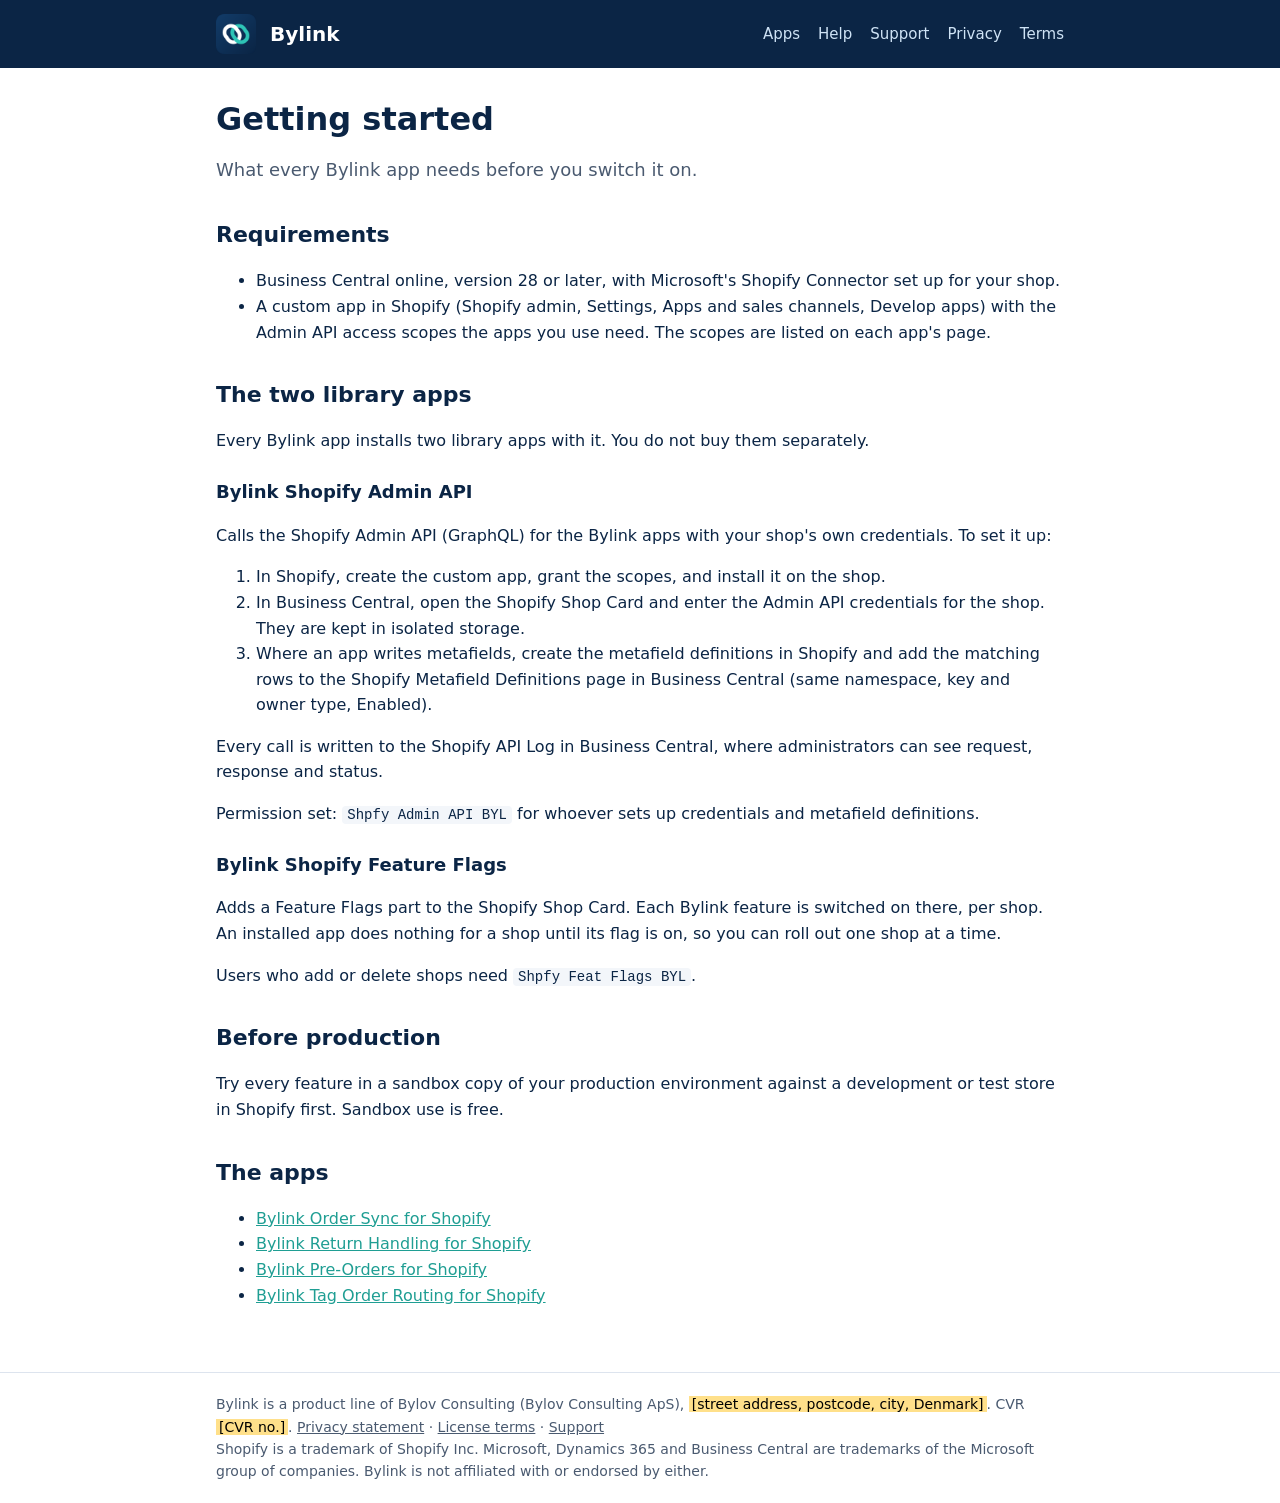
==== help/index.html @ 64ab0fd0 "Bylink site: start page, help pages, draft privacy statement and license terms, logo Co-Authored-By:" ====
<!doctype html>
<html lang="en">
<head>
<meta charset="utf-8">
<meta name="viewport" content="width=device-width, initial-scale=1">
<title>Getting started | Bylink</title>
<link rel="icon" type="image/png" href="../assets/logo-216.png">
<link rel="stylesheet" href="../assets/style.css">
</head>
<body>
<header><div class="wrap">
<img src="../assets/logo-216.png" alt="">
<a class="brand" href="../index.html">Bylink</a>
<nav><a href="../index.html#apps">Apps</a><a href="../help/index.html">Help</a><a href="../support.html">Support</a><a href="../privacy.html">Privacy</a><a href="../terms.html">Terms</a></nav>
</div></header>
<main><div class="wrap">


<h1>Getting started</h1>
<p class="lead">What every Bylink app needs before you switch it on.</p>
<h2>Requirements</h2>
<ul>
<li>Business Central online, version 28 or later, with Microsoft's Shopify Connector set up for your shop.</li>
<li>A custom app in Shopify (Shopify admin, Settings, Apps and sales channels, Develop apps) with the Admin API access scopes
the apps you use need. The scopes are listed on each app's page.</li>
</ul>
<h2>The two library apps</h2>
<p>Every Bylink app installs two library apps with it. You do not buy them separately.</p>
<h3>Bylink Shopify Admin API</h3>
<p>Calls the Shopify Admin API (GraphQL) for the Bylink apps with your shop's own credentials. To set it up:</p>
<ol>
<li>In Shopify, create the custom app, grant the scopes, and install it on the shop.</li>
<li>In Business Central, open the Shopify Shop Card and enter the Admin API credentials for the shop. They are kept in
isolated storage.</li>
<li>Where an app writes metafields, create the metafield definitions in Shopify and add the matching rows to the
Shopify Metafield Definitions page in Business Central (same namespace, key and owner type, Enabled).</li>
</ol>
<p>Every call is written to the Shopify API Log in Business Central, where administrators can see request, response and status.</p>
<p>Permission set: <code>Shpfy Admin API BYL</code> for whoever sets up credentials and metafield definitions.</p>
<h3>Bylink Shopify Feature Flags</h3>
<p>Adds a Feature Flags part to the Shopify Shop Card. Each Bylink feature is switched on there, per shop. An installed app
does nothing for a shop until its flag is on, so you can roll out one shop at a time.</p>
<p>Users who add or delete shops need <code>Shpfy Feat Flags BYL</code>.</p>
<h2>Before production</h2>
<p>Try every feature in a sandbox copy of your production environment against a development or test store in Shopify first.
Sandbox use is free.</p>
<h2>The apps</h2>
<ul><li><a href="order-sync.html">Bylink Order Sync for Shopify</a></li><li><a href="return-handling.html">Bylink Return Handling for Shopify</a></li><li><a href="pre-orders.html">Bylink Pre-Orders for Shopify</a></li><li><a href="tag-routing.html">Bylink Tag Order Routing for Shopify</a></li></ul>

</div></main>
<footer><div class="wrap">Bylink is a product line of Bylov Consulting (Bylov Consulting ApS), <mark class="todo">[street address, postcode, city, Denmark]</mark>. CVR <mark class="todo">[CVR no.]</mark>.
<a href="../privacy.html">Privacy statement</a> · <a href="../terms.html">License terms</a> · <a href="../support.html">Support</a><br>
Shopify is a trademark of Shopify Inc. Microsoft, Dynamics 365 and Business Central are trademarks of the Microsoft group of companies. Bylink is not affiliated with or endorsed by either.</div></footer>
</body>
</html>
---- assets/style.css ----
:root{--ink:#0B2545;--muted:#4a5a70;--teal:#1f9e93;--bg:#ffffff;--soft:#f3f6fa;--line:#dde4ee}
*{box-sizing:border-box}
body{margin:0;font:16px/1.6 "Segoe UI",system-ui,-apple-system,Roboto,Arial,sans-serif;color:var(--ink);background:var(--bg)}
a{color:var(--teal)}
header{background:var(--ink);color:#fff}
header .wrap{display:flex;align-items:center;gap:14px;padding:14px 16px}
header img{width:40px;height:40px}
header .brand{font-weight:700;font-size:20px;color:#fff;text-decoration:none}
header nav{margin-left:auto;display:flex;gap:18px;flex-wrap:wrap}
header nav a{color:#cfe3f5;text-decoration:none;font-size:15px}
header nav a:hover{color:#fff}
.wrap{max-width:880px;margin:0 auto;padding:0 16px}
main{padding:32px 0 48px}
h1{font-size:32px;line-height:1.2;margin:0 0 8px}
h2{font-size:22px;margin:32px 0 8px}
h3{font-size:18px;margin:24px 0 6px}
.lead{font-size:18px;color:var(--muted)}
.cards{display:grid;grid-template-columns:repeat(auto-fit,minmax(240px,1fr));gap:16px;margin:24px 0}
.card{border:1px solid var(--line);border-radius:10px;padding:18px;background:var(--soft)}
.card h3{margin-top:0}
table{border-collapse:collapse;width:100%;margin:12px 0;font-size:15px}
th,td{border:1px solid var(--line);padding:8px 10px;text-align:left;vertical-align:top}
th{background:var(--soft)}
code{background:var(--soft);padding:1px 5px;border-radius:4px;font-size:14px}
.draft{background:#fff4d6;border:1px solid #f0c75e;border-radius:8px;padding:10px 14px;margin:0 0 24px;font-size:15px}
mark.todo{background:#ffe08a;padding:0 3px}
.meta{color:var(--muted);font-size:14px}
footer{border-top:1px solid var(--line);padding:20px 0;color:var(--muted);font-size:14px}
footer a{color:var(--muted)}
@media (max-width:600px){h1{font-size:26px}header nav{gap:12px}}
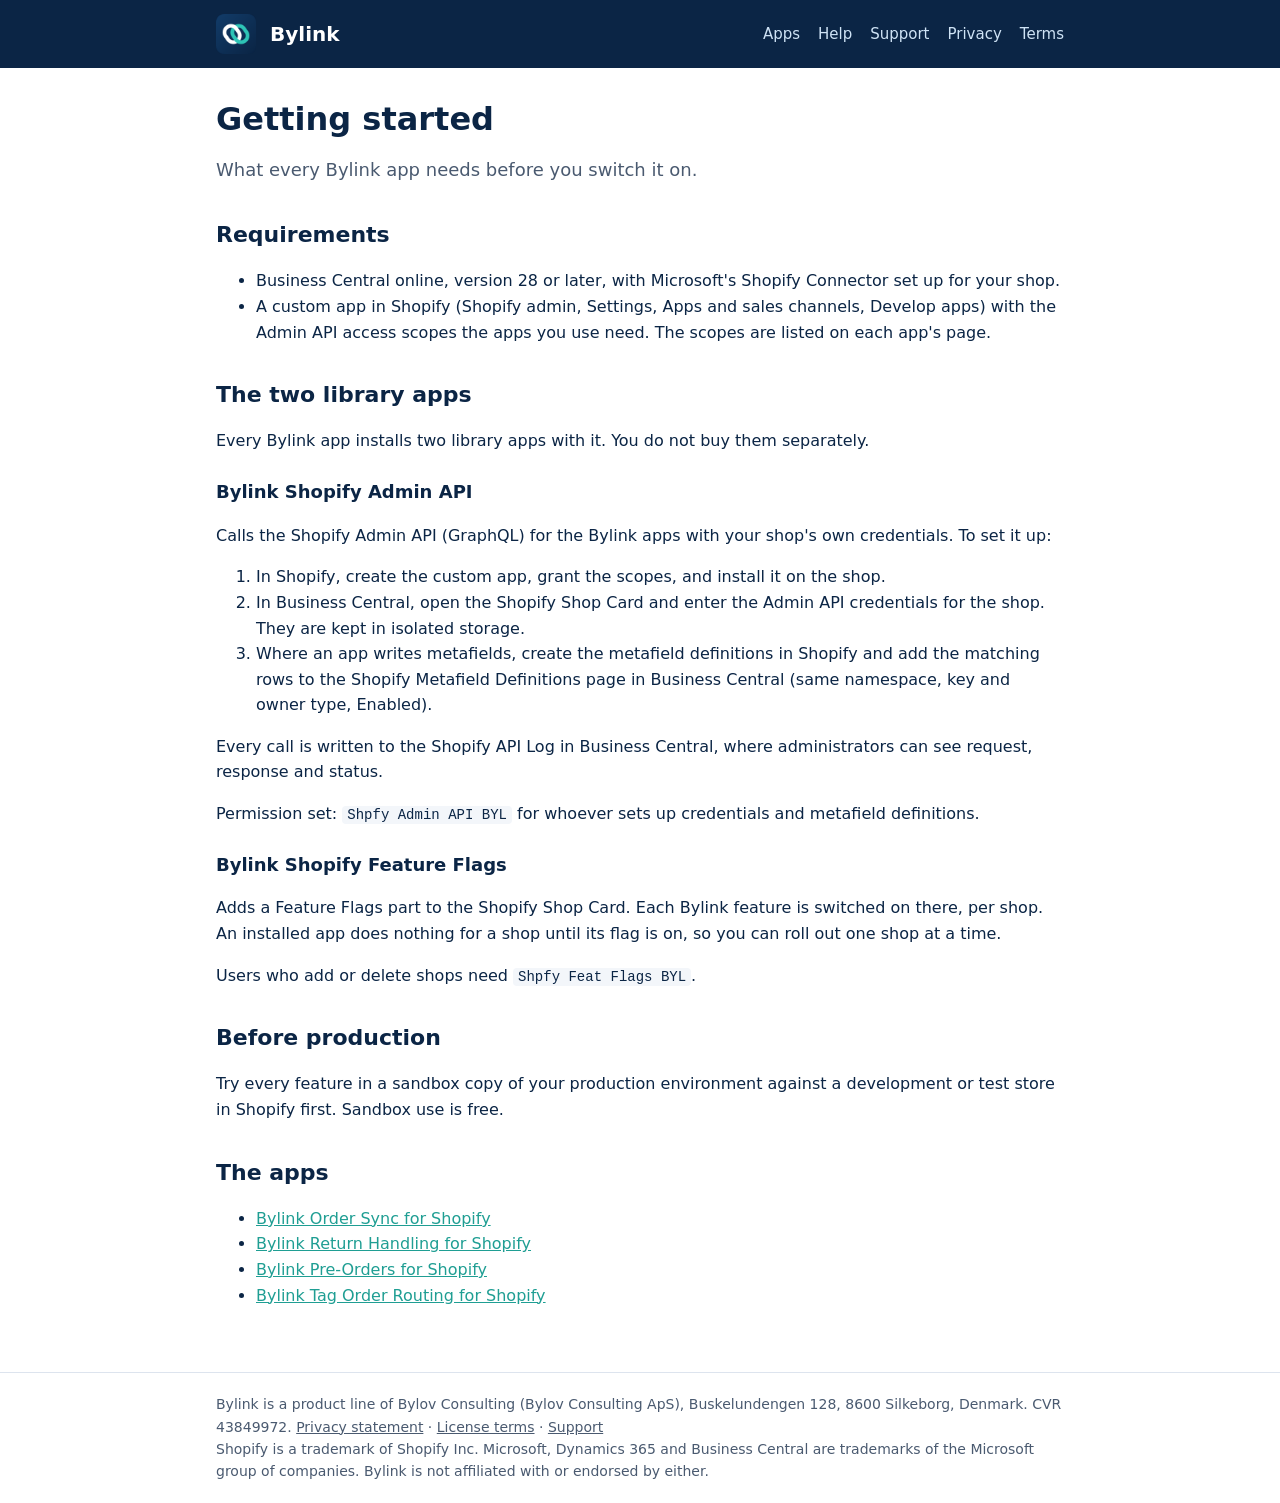
==== commit 28bb6ccd: "Fill in company details, support hours and retention and notice periods Co-Authored-By: Claude Opus " ====
--- a/help/index.html
+++ b/help/index.html
@@ -48,7 +48,7 @@
 <ul><li><a href="order-sync.html">Bylink Order Sync for Shopify</a></li><li><a href="return-handling.html">Bylink Return Handling for Shopify</a></li><li><a href="pre-orders.html">Bylink Pre-Orders for Shopify</a></li><li><a href="tag-routing.html">Bylink Tag Order Routing for Shopify</a></li></ul>
 
 </div></main>
-<footer><div class="wrap">Bylink is a product line of Bylov Consulting (Bylov Consulting ApS), <mark class="todo">[street address, postcode, city, Denmark]</mark>. CVR <mark class="todo">[CVR no.]</mark>.
+<footer><div class="wrap">Bylink is a product line of Bylov Consulting (Bylov Consulting ApS), Buskelundengen 128, 8600 Silkeborg, Denmark. CVR 43849972.
 <a href="../privacy.html">Privacy statement</a> · <a href="../terms.html">License terms</a> · <a href="../support.html">Support</a><br>
 Shopify is a trademark of Shopify Inc. Microsoft, Dynamics 365 and Business Central are trademarks of the Microsoft group of companies. Bylink is not affiliated with or endorsed by either.</div></footer>
 </body>
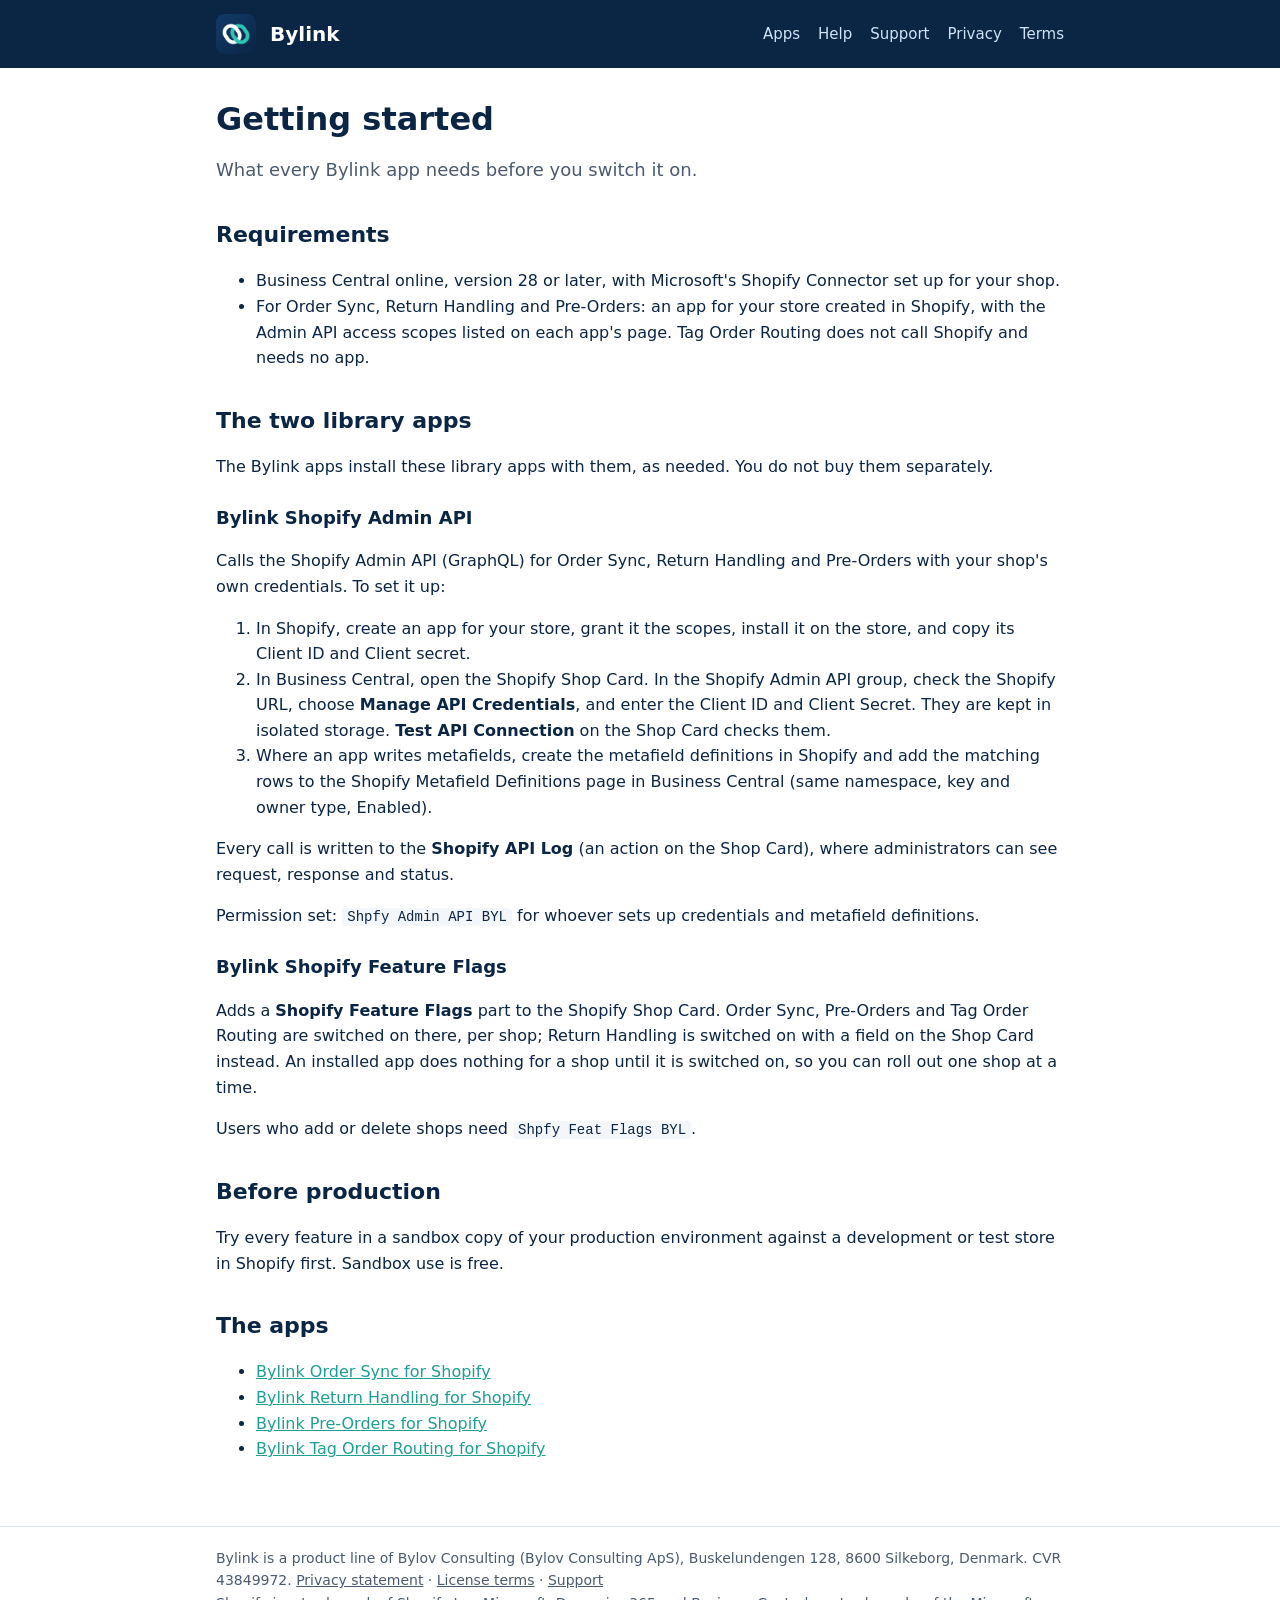
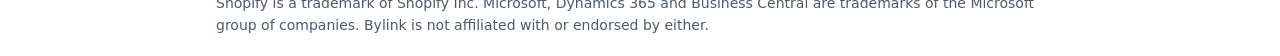
==== commit dbb1acd7: "Match the help pages to the apps' captions and dependencies Credentials are entered through Manage A" ====
--- a/help/index.html
+++ b/help/index.html
@@ -21,25 +21,29 @@
 <h2>Requirements</h2>
 <ul>
 <li>Business Central online, version 28 or later, with Microsoft's Shopify Connector set up for your shop.</li>
-<li>A custom app in Shopify (Shopify admin, Settings, Apps and sales channels, Develop apps) with the Admin API access scopes
-the apps you use need. The scopes are listed on each app's page.</li>
+<li>For Order Sync, Return Handling and Pre-Orders: an app for your store created in Shopify, with the Admin API access
+scopes listed on each app's page. Tag Order Routing does not call Shopify and needs no app.</li>
 </ul>
 <h2>The two library apps</h2>
-<p>Every Bylink app installs two library apps with it. You do not buy them separately.</p>
+<p>The Bylink apps install these library apps with them, as needed. You do not buy them separately.</p>
 <h3>Bylink Shopify Admin API</h3>
-<p>Calls the Shopify Admin API (GraphQL) for the Bylink apps with your shop's own credentials. To set it up:</p>
+<p>Calls the Shopify Admin API (GraphQL) for Order Sync, Return Handling and Pre-Orders with your shop's own credentials.
+To set it up:</p>
 <ol>
-<li>In Shopify, create the custom app, grant the scopes, and install it on the shop.</li>
-<li>In Business Central, open the Shopify Shop Card and enter the Admin API credentials for the shop. They are kept in
-isolated storage.</li>
+<li>In Shopify, create an app for your store, grant it the scopes, install it on the store, and copy its Client ID and
+Client secret.</li>
+<li>In Business Central, open the Shopify Shop Card. In the Shopify Admin API group, check the Shopify URL, choose
+<strong>Manage API Credentials</strong>, and enter the Client ID and Client Secret. They are kept in isolated storage.
+<strong>Test API Connection</strong> on the Shop Card checks them.</li>
 <li>Where an app writes metafields, create the metafield definitions in Shopify and add the matching rows to the
 Shopify Metafield Definitions page in Business Central (same namespace, key and owner type, Enabled).</li>
 </ol>
-<p>Every call is written to the Shopify API Log in Business Central, where administrators can see request, response and status.</p>
+<p>Every call is written to the <strong>Shopify API Log</strong> (an action on the Shop Card), where administrators can see request, response and status.</p>
 <p>Permission set: <code>Shpfy Admin API BYL</code> for whoever sets up credentials and metafield definitions.</p>
 <h3>Bylink Shopify Feature Flags</h3>
-<p>Adds a Feature Flags part to the Shopify Shop Card. Each Bylink feature is switched on there, per shop. An installed app
-does nothing for a shop until its flag is on, so you can roll out one shop at a time.</p>
+<p>Adds a <strong>Shopify Feature Flags</strong> part to the Shopify Shop Card. Order Sync, Pre-Orders and Tag Order Routing
+are switched on there, per shop; Return Handling is switched on with a field on the Shop Card instead. An installed app does
+nothing for a shop until it is switched on, so you can roll out one shop at a time.</p>
 <p>Users who add or delete shops need <code>Shpfy Feat Flags BYL</code>.</p>
 <h2>Before production</h2>
 <p>Try every feature in a sandbox copy of your production environment against a development or test store in Shopify first.
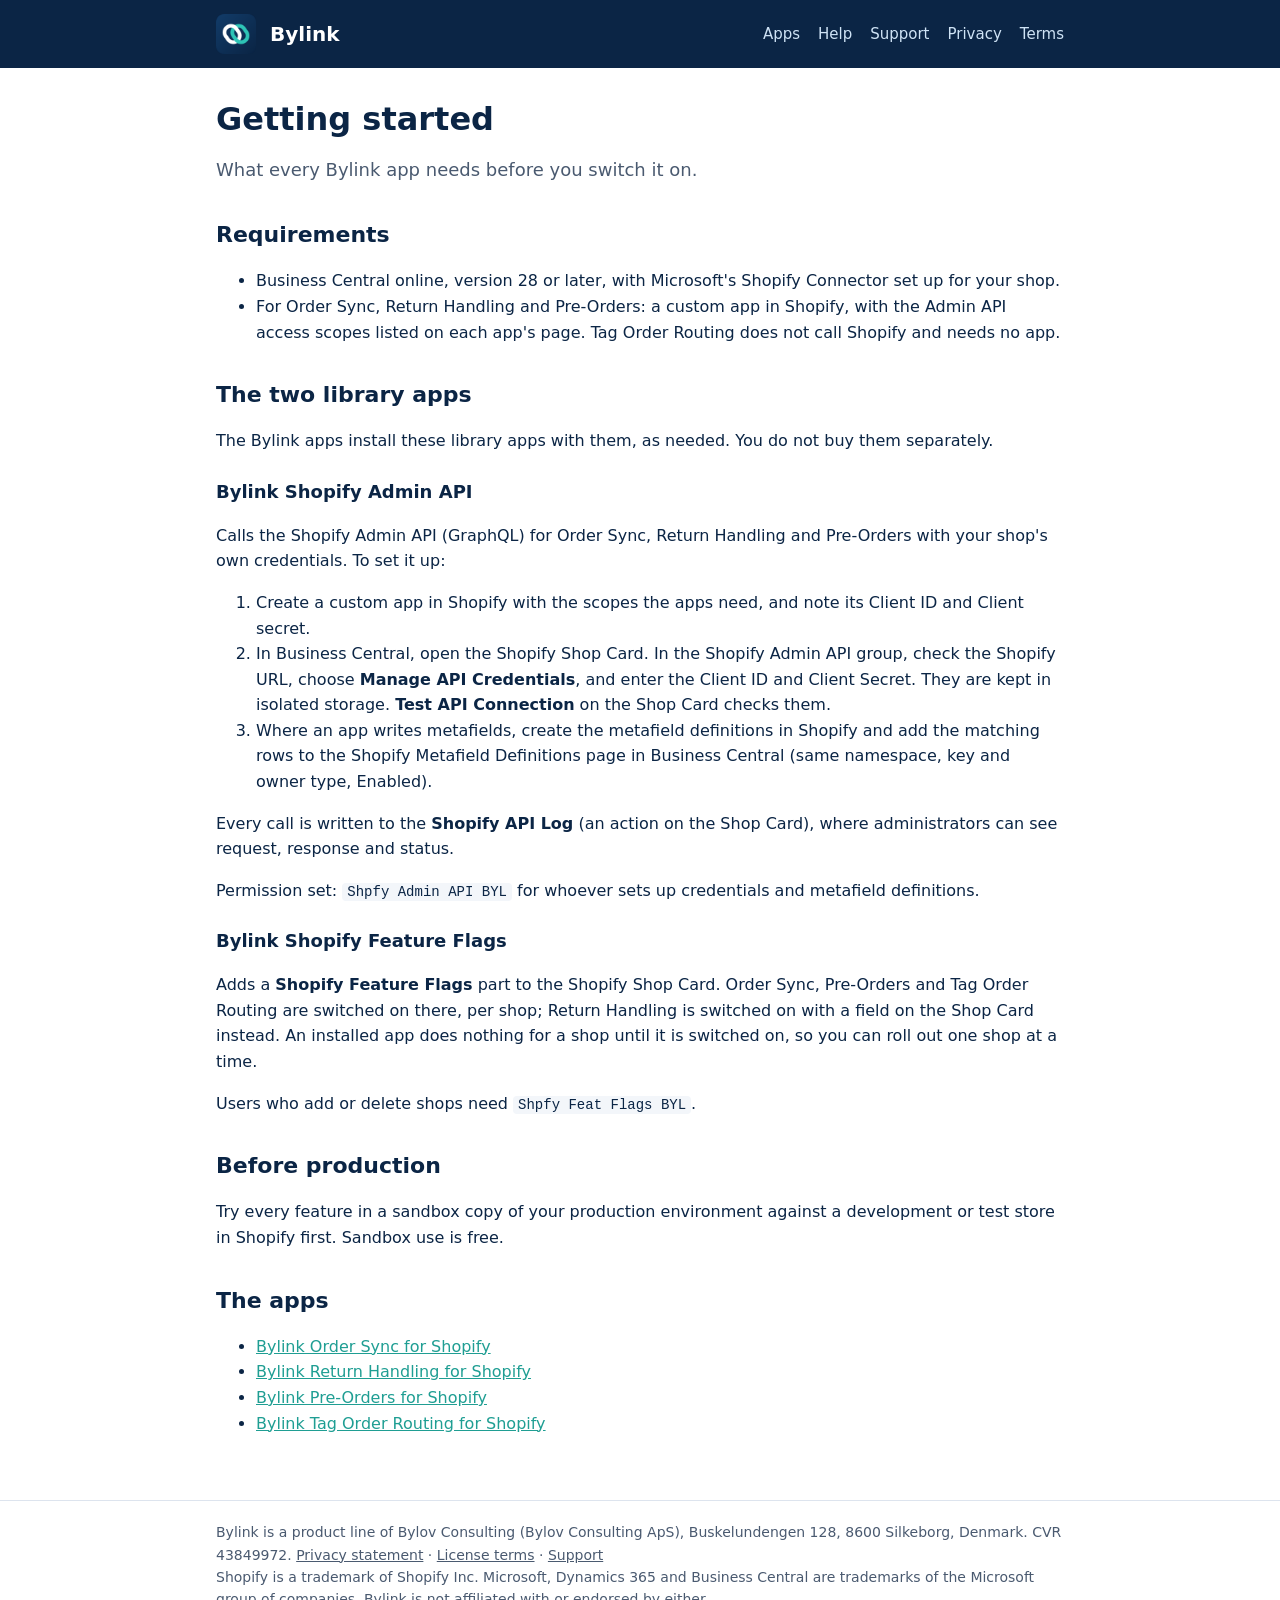
==== commit 9f208551: "State the price and keep the Shopify custom app step generic Co-Authored-By: Claude Opus 5.5 <norepl" ====
--- a/help/index.html
+++ b/help/index.html
@@ -21,8 +21,8 @@
 <h2>Requirements</h2>
 <ul>
 <li>Business Central online, version 28 or later, with Microsoft's Shopify Connector set up for your shop.</li>
-<li>For Order Sync, Return Handling and Pre-Orders: an app for your store created in Shopify, with the Admin API access
-scopes listed on each app's page. Tag Order Routing does not call Shopify and needs no app.</li>
+<li>For Order Sync, Return Handling and Pre-Orders: a custom app in Shopify, with the Admin API access scopes listed on
+each app's page. Tag Order Routing does not call Shopify and needs no app.</li>
 </ul>
 <h2>The two library apps</h2>
 <p>The Bylink apps install these library apps with them, as needed. You do not buy them separately.</p>
@@ -30,8 +30,7 @@
 <p>Calls the Shopify Admin API (GraphQL) for Order Sync, Return Handling and Pre-Orders with your shop's own credentials.
 To set it up:</p>
 <ol>
-<li>In Shopify, create an app for your store, grant it the scopes, install it on the store, and copy its Client ID and
-Client secret.</li>
+<li>Create a custom app in Shopify with the scopes the apps need, and note its Client ID and Client secret.</li>
 <li>In Business Central, open the Shopify Shop Card. In the Shopify Admin API group, check the Shopify URL, choose
 <strong>Manage API Credentials</strong>, and enter the Client ID and Client Secret. They are kept in isolated storage.
 <strong>Test API Connection</strong> on the Shop Card checks them.</li>
